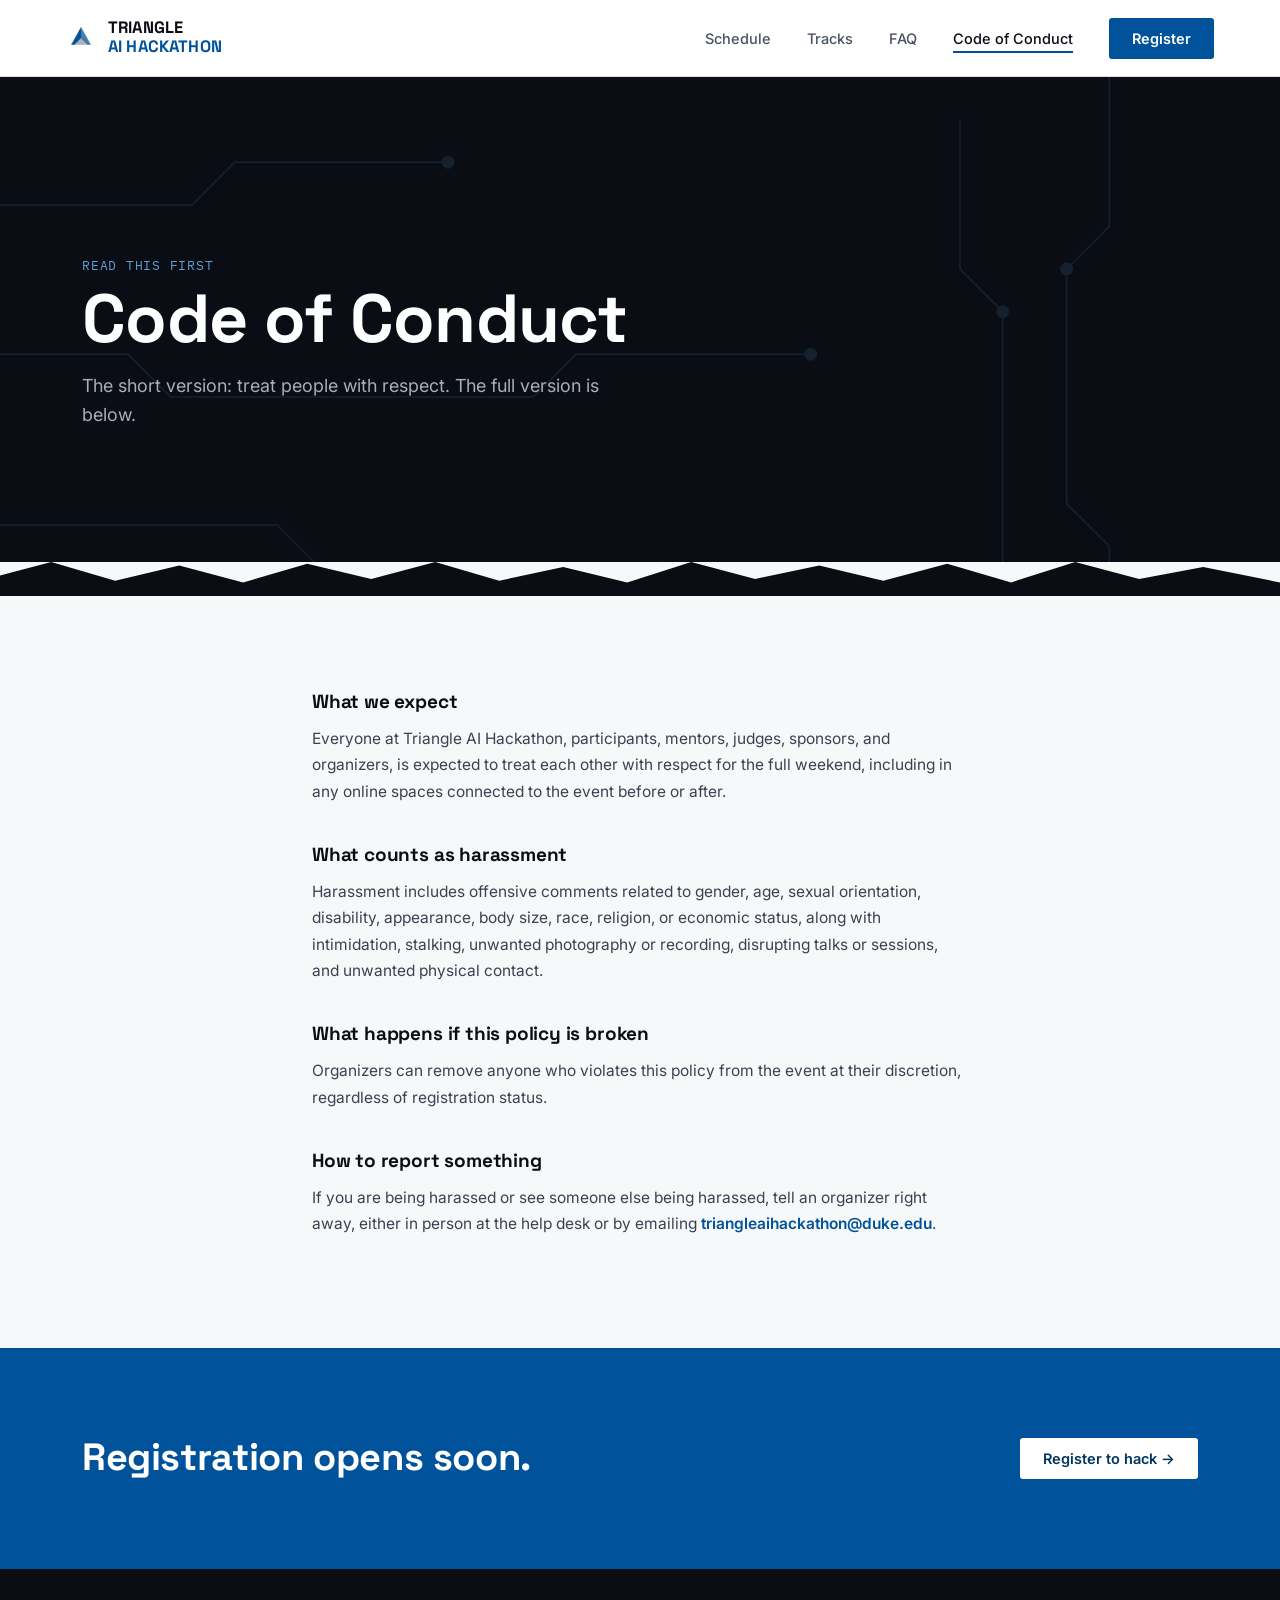
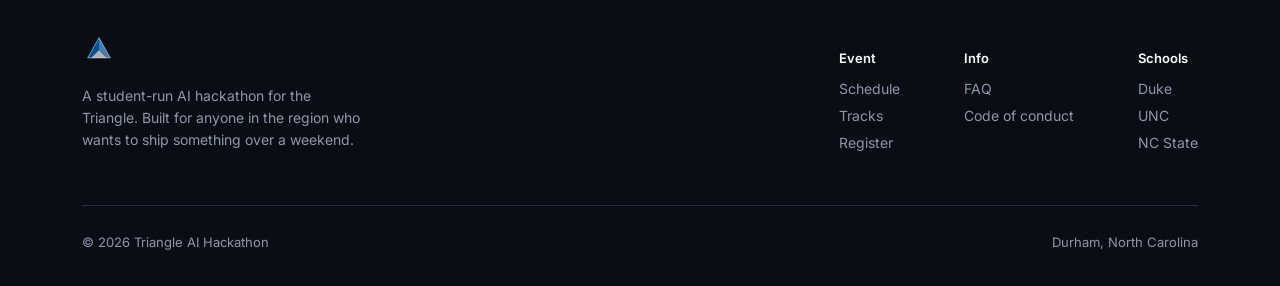
==== code-of-conduct.html @ e86bb7b6 "Remove stray corner-notch clip-path on track cards; drop registration subtitle The .track-card clip-" ====
<!DOCTYPE html>
<html lang="en">
<head>
<meta charset="UTF-8">
<meta name="viewport" content="width=device-width, initial-scale=1.0">
<title>Code of Conduct | Triangle AI Hackathon</title>
<link rel="preconnect" href="https://fonts.googleapis.com">
<link rel="preconnect" href="https://fonts.gstatic.com" crossorigin>
<link href="https://fonts.googleapis.com/css2?family=Space+Grotesk:wght@500;600;700&family=Inter:wght@400;500;600&family=IBM+Plex+Mono:wght@500&display=swap" rel="stylesheet">
<link rel="stylesheet" href="styles.css">
</head>
<body>
<svg id="defs" xmlns="http://www.w3.org/2000/svg">
  <symbol id="mark-icon" viewBox="0 0 300 300">
    <polygon points="150,40 250,220 50,220" fill="#0a0e14"/>
    <polygon points="150,40 150,150 80,220 50,220" fill="#00539b"/>
    <polygon points="150,40 150,150 220,220 250,220" fill="#3e7cb1"/>
    <polygon points="80,220 150,150 220,220" fill="#aab2bd"/>
    <polygon points="150,40 250,220 50,220" fill="none" stroke="#ffffff" stroke-width="4" stroke-linejoin="round"/>
  </symbol>
</svg>

<header>
  <div class="wrap nav">
    <a href="index.html" class="brand">
      <span class="mark"><svg xmlns:xlink="http://www.w3.org/1999/xlink"><use href="#mark-icon" xlink:href="#mark-icon"/></svg></span>
      <span class="brand-text">TRIANGLE<span>AI HACKATHON</span></span>
    </a>
    <nav class="links">
      <a class="nav-link" href="schedule.html">Schedule</a>
      <a class="nav-link" href="tracks.html">Tracks</a>
      <a class="nav-link" href="faq.html">FAQ</a>
      <a class="nav-link current" href="code-of-conduct.html">Code of Conduct</a>
      <a class="btn btn-primary" href="#" title="Qualtrics link goes here once live">Register</a>
    </nav>
  </div>
</header>

<section class="page-header">
  <svg class="hero-circuit" viewBox="0 0 1200 600" preserveAspectRatio="none">
    <g fill="none" stroke="#4e86be" stroke-width="1.4">
      <path d="M0 120 H180 L220 80 H420"/>
      <path d="M0 260 H120 L160 300 H500 L540 260 H760"/>
      <path d="M0 420 H260 L300 460 H620"/>
      <path d="M900 40 V180 L940 220 V520"/>
      <path d="M1040 0 V140 L1000 180 V400 L1040 440 V600"/>
    </g>
    <g fill="#4e86be">
      <circle cx="420" cy="80" r="6"/>
      <circle cx="760" cy="260" r="6"/>
      <circle cx="620" cy="460" r="6"/>
      <circle cx="940" cy="220" r="6"/>
      <circle cx="1000" cy="180" r="6"/>
    </g>
  </svg>
  <div class="wrap on-dark">
    <span class="section-tag">Read this first</span>
    <h1>Code of Conduct</h1>
    <p>The short version: treat people with respect. The full version is below.</p>
  </div>
</section>
<span class="jagged on-ink"></span>

<section class="section">
  <div class="wrap conduct-body">
    <h3>What we expect</h3>
    <p>Everyone at Triangle AI Hackathon, participants, mentors, judges, sponsors, and organizers, is expected to treat each other with respect for the full weekend, including in any online spaces connected to the event before or after.</p>

    <h3>What counts as harassment</h3>
    <p>Harassment includes offensive comments related to gender, age, sexual orientation, disability, appearance, body size, race, religion, or economic status, along with intimidation, stalking, unwanted photography or recording, disrupting talks or sessions, and unwanted physical contact.</p>

    <h3>What happens if this policy is broken</h3>
    <p>Organizers can remove anyone who violates this policy from the event at their discretion, regardless of registration status.</p>

    <h3>How to report something</h3>
    <p>If you are being harassed or see someone else being harassed, tell an organizer right away, either in person at the help desk or by emailing <a class="email" href="mailto:triangleaihackathon@duke.edu">triangleaihackathon@duke.edu</a>.</p>
  </div>
</section>

<section class="cta-band" id="register">
  <div class="wrap cta-inner">
    <div>
      <h2>Registration opens soon.</h2>    </div>
    <a href="#" class="btn btn-on-blue">Register to hack &rarr;</a>
  </div>
</section>

<footer>
  <div class="wrap">
    <div class="foot-top">
      <div class="foot-brand">
        <span class="mark"><svg xmlns:xlink="http://www.w3.org/1999/xlink"><use href="#mark-icon" xlink:href="#mark-icon"/></svg></span>
        <p>A student-run AI hackathon for the Triangle. Built for anyone in the region who wants to ship something over a weekend.</p>
      </div>
      <div class="foot-cols">
        <div class="foot-col">
          <h4>Event</h4>
          <a href="schedule.html">Schedule</a>
          <a href="tracks.html">Tracks</a>
          <a href="#">Register</a>
        </div>
        <div class="foot-col">
          <h4>Info</h4>
          <a href="faq.html">FAQ</a>
          <a href="code-of-conduct.html">Code of conduct</a>
        </div>
        <div class="foot-col">
          <h4>Schools</h4>
          <a href="#">Duke</a>
          <a href="#">UNC</a>
          <a href="#">NC State</a>
        </div>
      </div>
    </div>
    <div class="foot-bottom">
      <span>&copy; 2026 Triangle AI Hackathon</span>
      <span>Durham, North Carolina</span>
    </div>
  </div>
</footer>
</body>
</html>
---- styles.css ----
:root{
  --ink:#0a0e14;
  --ink-soft:#131a24;
  --blue:#00539b;
  --blue-deep:#003561;
  --blue-soft:#5f9fd4;
  --silver:#aab2bd;
  --silver-light:#e9ecf1;
  --paper:#f7f8fa;
  --white:#ffffff;
  --line:#dde1e8;
  --line-dark:#232c3a;
  --display: 'Space Grotesk', sans-serif;
  --body: 'Inter', sans-serif;
  --mono: 'IBM Plex Mono', monospace;
}
*{box-sizing:border-box;}
html{scroll-behavior:smooth;}
body{
  margin:0;
  font-family:var(--body);
  color:var(--ink);
  background:var(--paper);
  -webkit-font-smoothing:antialiased;
}
a{color:inherit;text-decoration:none;}
img,svg{display:block;max-width:100%;}
.wrap{max-width:1180px;margin:0 auto;padding:0 32px;}
h1,h2,h3{font-family:var(--display);margin:0;line-height:1.05;letter-spacing:-0.01em;}
p{margin:0;}
#defs{position:absolute;width:0;height:0;overflow:hidden;}
.mark{display:inline-block;}
.mark svg{width:100%;height:100%;}

/* ---------- NAV ---------- */
header{position:sticky;top:0;z-index:40;background:rgba(255,255,255,0.92);backdrop-filter:blur(10px);border-bottom:1px solid var(--line);}
.nav{display:flex;align-items:center;justify-content:space-between;height:76px;}
.wrap.nav{padding:0 16px;}
.brand{display:flex;align-items:center;gap:12px;}
.brand .mark{width:30px;height:30px;}
.brand-text{font-family:var(--display);font-weight:700;font-size:16.5px;letter-spacing:0.01em;line-height:1.15;}
.brand-text span{display:block;color:var(--blue);}
nav.links{display:flex;align-items:center;gap:36px;}
nav.links a.nav-link{font-size:14.5px;font-weight:500;color:#4a5361;position:relative;padding:4px 0;}
nav.links a.nav-link.current{color:var(--ink);}
nav.links a.nav-link:hover{color:var(--ink);}
nav.links a.nav-link::after{content:"";position:absolute;left:0;right:0;bottom:-2px;height:2px;background:var(--blue);transform:scaleX(0);transform-origin:left;transition:transform .2s ease;}
nav.links a.nav-link:hover::after,nav.links a.nav-link.current::after{transform:scaleX(1);}
.btn{display:inline-flex;align-items:center;gap:8px;font-family:var(--body);font-weight:600;font-size:14.5px;padding:11px 22px;border-radius:3px;border:1.5px solid transparent;cursor:pointer;transition:all .18s ease;}
.btn-primary{background:var(--blue);color:#fff;}
.btn-primary:hover{background:var(--blue-deep);}
.btn-ghost-dark{border-color:rgba(255,255,255,0.35);color:#fff;}
.btn-ghost-dark:hover{border-color:#fff;background:rgba(255,255,255,0.08);}
.btn-ghost-light{border-color:#c9ced7;color:var(--ink);}
.btn-ghost-light:hover{border-color:var(--ink);}
.btn-on-blue{background:#fff;color:var(--blue-deep);}
.btn-on-blue:hover{background:var(--silver-light);}

/* ---------- PAGE HEADER (non-home pages) ---------- */
.page-header{background:var(--ink);color:#fff;padding:180px 0 132px;position:relative;overflow:hidden;}
.page-header .wrap{position:relative;z-index:2;}
.page-header .section-tag{color:var(--blue-soft);}
.page-header h1{font-size:clamp(42px,6vw,68px);color:#fff;}
.page-header p{color:#a7aebb;font-size:18px;max-width:560px;margin-top:18px;line-height:1.6;}

/* ---------- HERO (home only) ---------- */
.hero{position:relative;overflow:hidden;background:var(--ink);color:#fff;padding:132px 0 0;}
.hero-circuit{position:absolute;inset:0;opacity:0.16;pointer-events:none;}
.hero-grid{position:relative;z-index:2;}
.hero-copy{max-width:1000px;}
.hero-eyebrow{font-family:var(--mono);font-size:13px;color:var(--blue-soft);letter-spacing:0.02em;margin-bottom:40px;}
.hero h1{font-size:clamp(48px, 6.4vw, 72px);font-weight:700;color:#fff;margin-top:24px;}
.hero h1 .accent{color:var(--blue-soft);}
.hero-sub{font-size:20px;color:#c3c9d3;max-width:760px;margin-top:24px;line-height:1.55;}
.hero-meta{display:flex;gap:28px;flex-wrap:wrap;margin-top:32px;font-family:var(--mono);font-size:13.5px;color:#8f97a5;}
.hero-meta strong{color:#fff;font-weight:500;}
.hero-actions{display:flex;gap:14px;margin-top:38px;padding-bottom:88px;flex-wrap:wrap;}

.jagged{display:block;width:100%;height:34px;background:var(--paper);clip-path:polygon(0% 100%,0% 40%,4% 0%,9% 55%,14% 10%,19% 60%,24% 5%,29% 50%,34% 0%,39% 55%,44% 15%,49% 60%,54% 0%,59% 50%,64% 10%,69% 55%,74% 5%,79% 60%,84% 0%,89% 50%,94% 15%,100% 60%,100% 100%);}
.jagged.on-ink{background:var(--ink);}

/* ---------- STATS STRIP ---------- */
.stats{background:var(--paper);border-bottom:1px solid var(--line);}
.stats-row{display:grid;grid-template-columns:repeat(4,1fr);padding:52px 0;gap:20px;}
.stat{border-left:1px solid var(--line);padding-left:22px;}
.stat:first-child{border-left:none;padding-left:0;}
.stat .num{font-family:var(--display);font-size:38px;font-weight:700;color:var(--blue);}
.stat .label{font-size:13.5px;color:#5c6472;margin-top:4px;}
.about-line{max-width:760px;font-size:17px;color:#333c48;line-height:1.6;padding:40px 0 40px;}

/* ---------- TEASER LINKS (home) ---------- */
.teasers{background:#fff;padding:96px 0;}
.teaser-grid{display:grid;grid-template-columns:repeat(2,1fr);gap:1px;background:var(--line);border:1px solid var(--line);margin-top:52px;}
.teaser-card{background:#fff;padding:40px;display:flex;flex-direction:column;justify-content:space-between;min-height:220px;transition:background .18s ease;}
.teaser-card:hover{background:var(--paper);}
.teaser-kicker{font-family:var(--mono);font-size:12px;color:var(--blue);text-transform:uppercase;letter-spacing:0.05em;}
.teaser-card h3{font-size:26px;margin-top:12px;}
.teaser-card p.desc{color:#5c6472;font-size:15px;margin-top:10px;line-height:1.55;}
.teaser-go{font-weight:600;font-size:14px;color:var(--blue);margin-top:22px;}

/* ---------- SECTION HEADS ---------- */
.section{padding:96px 0;}
.section-head{display:flex;justify-content:space-between;align-items:flex-end;gap:24px;margin-bottom:52px;flex-wrap:wrap;}
.section-head h2{font-size:clamp(30px,3.6vw,42px);}
.section-head p{color:#5c6472;font-size:15.5px;max-width:380px;line-height:1.55;}
.section-tag{font-family:var(--mono);font-size:12.5px;color:var(--blue);text-transform:uppercase;letter-spacing:0.06em;margin-bottom:10px;display:block;}
.on-dark .section-tag{color:var(--blue-soft);}
.on-dark .section-head p{color:#a7aebb;}

/* ---------- SCHEDULE ---------- */
.schedule{background:#fff;}
.day-tabs{display:flex;gap:8px;margin-bottom:36px;}
.day-tab{font-family:var(--mono);font-size:13px;padding:9px 18px;border:1px solid var(--line);border-radius:3px;color:#5c6472;background:#fff;cursor:pointer;transition:all .15s ease;}
.day-tab:hover{border-color:var(--ink);color:var(--ink);}
.day-tab.active{background:var(--ink);color:#fff;border-color:var(--ink);}
.day-panel{display:none;}
.day-panel.active{display:block;}
.timeline{border-top:1px solid var(--line);}
.t-row{display:grid;grid-template-columns:120px 1fr;gap:24px;padding:22px 0;border-bottom:1px solid var(--line);}
.t-time{font-family:var(--mono);font-size:13.5px;color:var(--blue);padding-top:2px;}
.t-title{font-weight:600;font-size:16px;}
.t-desc{color:#5c6472;font-size:14.5px;margin-top:4px;line-height:1.5;}

/* ---------- TRACKS ---------- */
.tracks{background:#fff;color:var(--ink);}
.track-group-label{display:flex;align-items:center;gap:14px;margin:0 0 24px;}
.track-group-label .n{font-family:var(--mono);font-size:12px;color:var(--blue);text-transform:uppercase;letter-spacing:0.06em;}
.track-group-label .rule{flex:1;height:1px;background:var(--line);}
.track-featured{display:grid;grid-template-columns:repeat(2,1fr);gap:1px;background:var(--line);border:1px solid var(--line);margin-bottom:72px;}
.track-featured .track-card{min-height:260px;padding:44px 38px;}
.track-featured .track-name{font-size:28px;}
.track-featured .track-desc{font-size:15px;max-width:340px;}
.track-card{background:#fff;padding:30px 26px;min-height:190px;display:flex;flex-direction:column;justify-content:space-between;}
.track-card:hover{background:var(--paper);}
.track-icon{width:44px;height:44px;border-radius:10px;background:#eaf1f8;display:flex;align-items:center;justify-content:center;margin-bottom:16px;}
.track-icon svg{width:22px;height:22px;color:var(--blue);}
.track-kind{font-family:var(--mono);font-size:11px;letter-spacing:0.04em;text-transform:uppercase;color:var(--blue);}
.track-name{font-family:var(--display);font-size:20px;font-weight:600;margin-top:14px;color:var(--ink);}
.track-desc{color:#5c6472;font-size:13.5px;line-height:1.55;margin-top:10px;}

/* ---------- FAQ ---------- */
.faq-list{border-top:1px solid var(--line);}
.faq-item{border-bottom:1px solid var(--line);}
.faq-q{width:100%;text-align:left;background:none;border:none;cursor:pointer;padding:24px 0;display:flex;justify-content:space-between;align-items:center;gap:20px;font-family:var(--body);font-weight:600;font-size:16px;color:var(--ink);}
.faq-q .plus{font-family:var(--mono);font-size:18px;color:var(--blue);transition:transform .2s ease;flex:none;}
.faq-item.open .plus{transform:rotate(45deg);}
.faq-a{max-height:0;overflow:hidden;transition:max-height .25s ease;}
.faq-item.open .faq-a{max-height:400px;}
.faq-a-inner{padding:0 0 24px;color:#5c6472;font-size:14.5px;line-height:1.65;max-width:900px;}

/* ---------- INDUSTRY TRACK ACCORDION (reuses .faq-list/.faq-item/.faq-q/.plus/.faq-a) ---------- */
.track-acc-label{display:flex;align-items:center;gap:16px;}
.track-acc-label .track-icon{margin-bottom:0;background:var(--paper);flex:none;}
.track-acc-label .track-icon svg{color:#5c6472;}
.track-acc-name{font-family:var(--display);font-size:17px;font-weight:600;color:var(--ink);}

/* ---------- CODE OF CONDUCT ---------- */
.conduct-body{max-width:720px;}
.conduct-body h3{font-size:19px;margin-top:40px;margin-bottom:14px;}
.conduct-body h3:first-child{margin-top:0;}
.conduct-body p{color:#3a4250;font-size:15.5px;line-height:1.7;margin-bottom:14px;}
.conduct-body a.email{color:var(--blue);font-weight:600;}

/* ---------- CTA BAND ---------- */
.cta-band{background:var(--blue);color:#fff;padding:90px 0;}
.cta-inner{display:flex;justify-content:space-between;align-items:center;gap:32px;flex-wrap:wrap;}
.cta-inner h2{font-size:clamp(28px,3.4vw,38px);max-width:520px;}
.cta-note{font-size:14px;color:#cfe0f0;margin-top:10px;}

/* ---------- FOOTER ---------- */
footer{background:var(--ink);color:#8f97a5;padding:64px 0 36px;}
.foot-top{display:flex;justify-content:space-between;gap:40px;flex-wrap:wrap;padding-bottom:44px;border-bottom:1px solid var(--line-dark);}
.foot-brand .mark{width:34px;height:34px;margin-bottom:14px;}
.foot-brand p{font-size:14px;max-width:280px;line-height:1.6;}
.foot-cols{display:flex;gap:64px;flex-wrap:wrap;}
.foot-col h4{font-family:var(--body);font-size:13px;color:#fff;font-weight:600;margin-bottom:14px;}
.foot-col a{display:block;font-size:14px;color:#8f97a5;margin-bottom:10px;}
.foot-col a:hover{color:#fff;}
.foot-bottom{display:flex;justify-content:space-between;padding-top:28px;font-size:13px;flex-wrap:wrap;gap:10px;}

@media (max-width: 860px){
  nav.links{display:none;}
  .stats-row{grid-template-columns:repeat(2,1fr);}
  .stat:nth-child(3){border-left:none;padding-left:0;}
  .teaser-grid{grid-template-columns:1fr;}
  .track-featured{grid-template-columns:1fr;}
  .t-row{grid-template-columns:1fr;gap:6px;}
  .foot-top{flex-direction:column;}
}
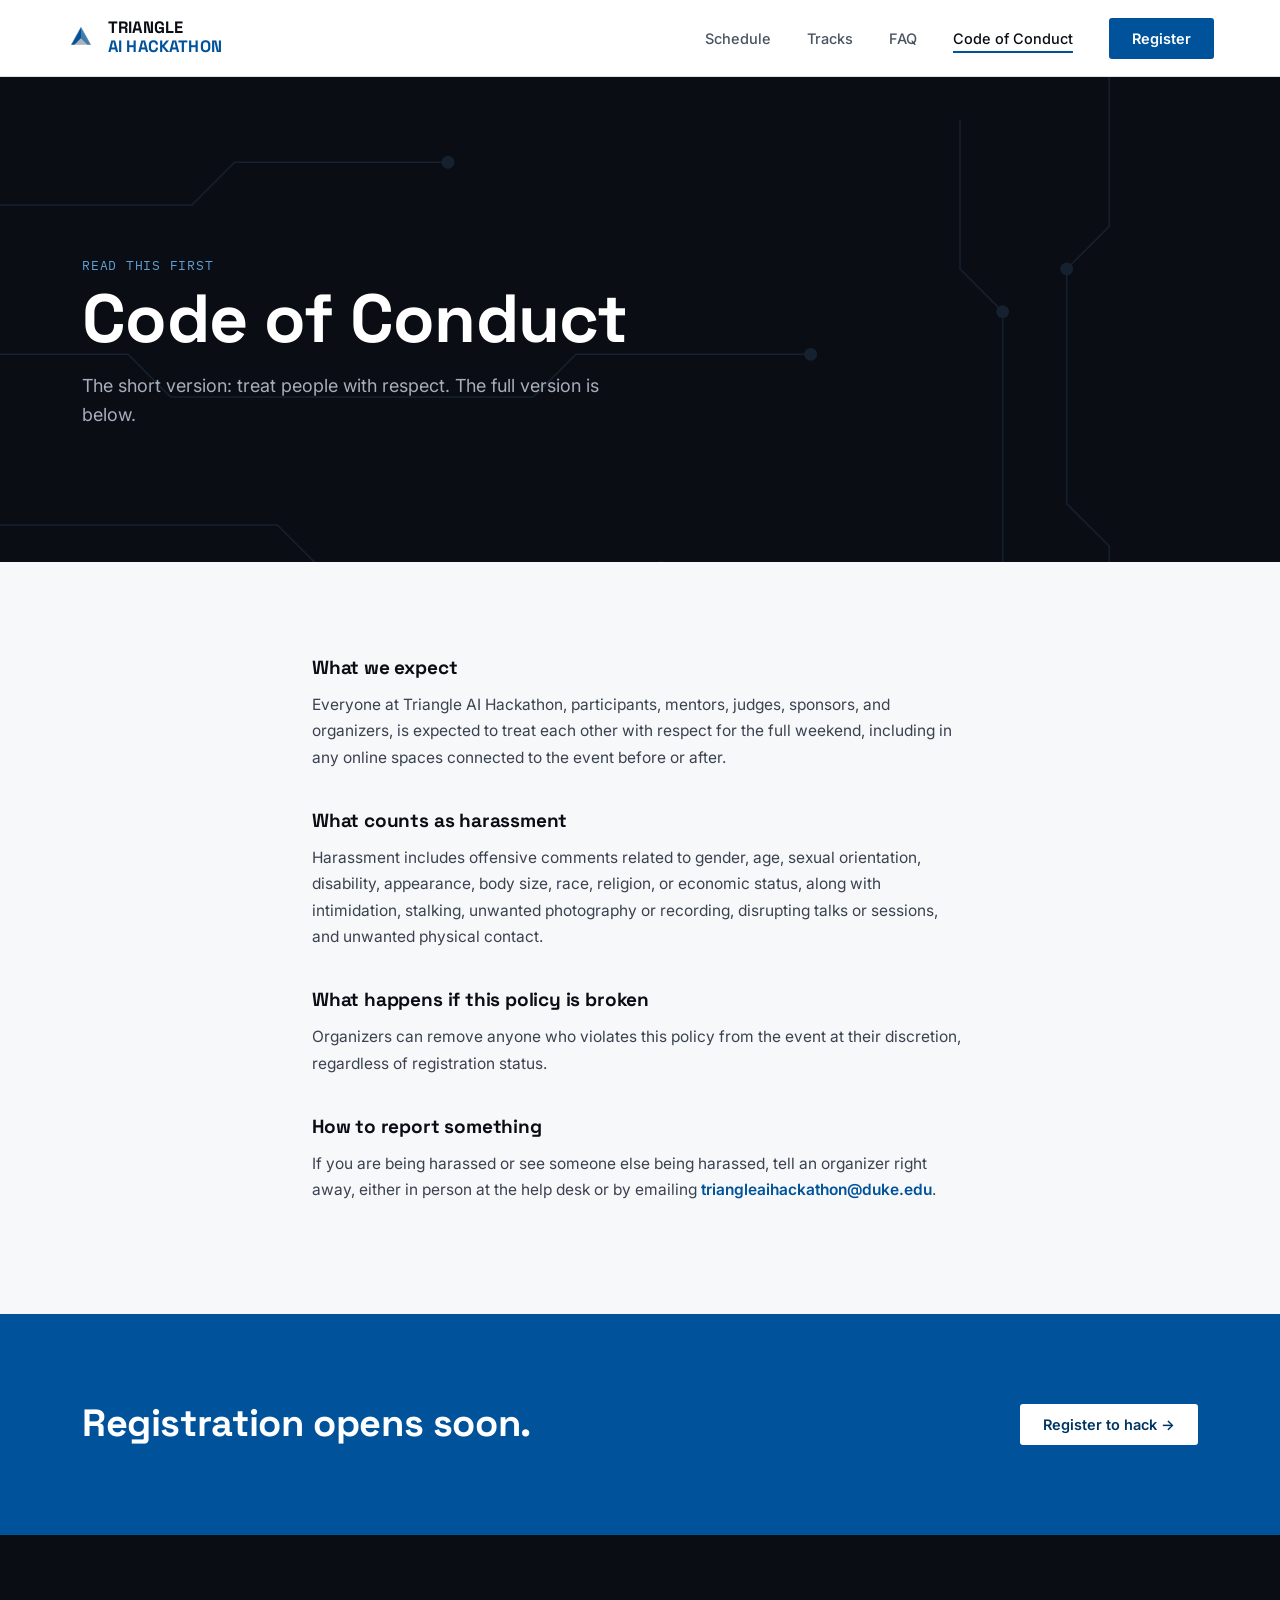
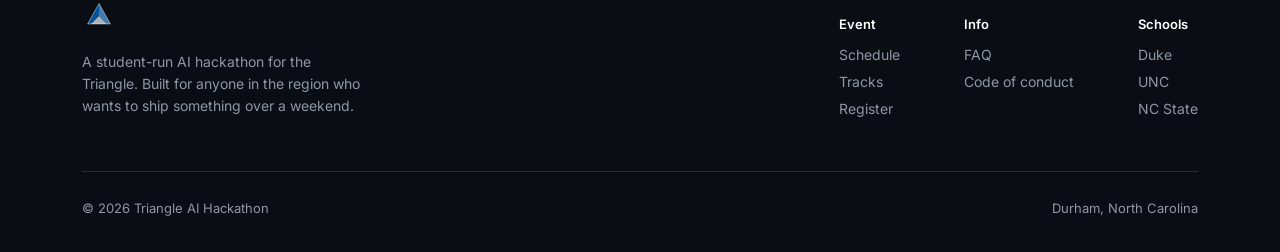
==== commit 9b8759f8: "Remove jagged divider from non-home pages Co-Authored-By: Claude Sonnet 5 <noreply@anthropic.com>" ====
--- a/code-of-conduct.html
+++ b/code-of-conduct.html
@@ -8,6 +8,7 @@
 <link rel="preconnect" href="https://fonts.gstatic.com" crossorigin>
 <link href="https://fonts.googleapis.com/css2?family=Space+Grotesk:wght@500;600;700&family=Inter:wght@400;500;600&family=IBM+Plex+Mono:wght@500&display=swap" rel="stylesheet">
 <link rel="stylesheet" href="styles.css">
+<link rel="icon" type="image/svg+xml" href="favicon.svg">
 </head>
 <body>
 <svg id="defs" xmlns="http://www.w3.org/2000/svg">
@@ -59,8 +60,6 @@
     <p>The short version: treat people with respect. The full version is below.</p>
   </div>
 </section>
-<span class="jagged on-ink"></span>
-
 <section class="section">
   <div class="wrap conduct-body">
     <h3>What we expect</h3>
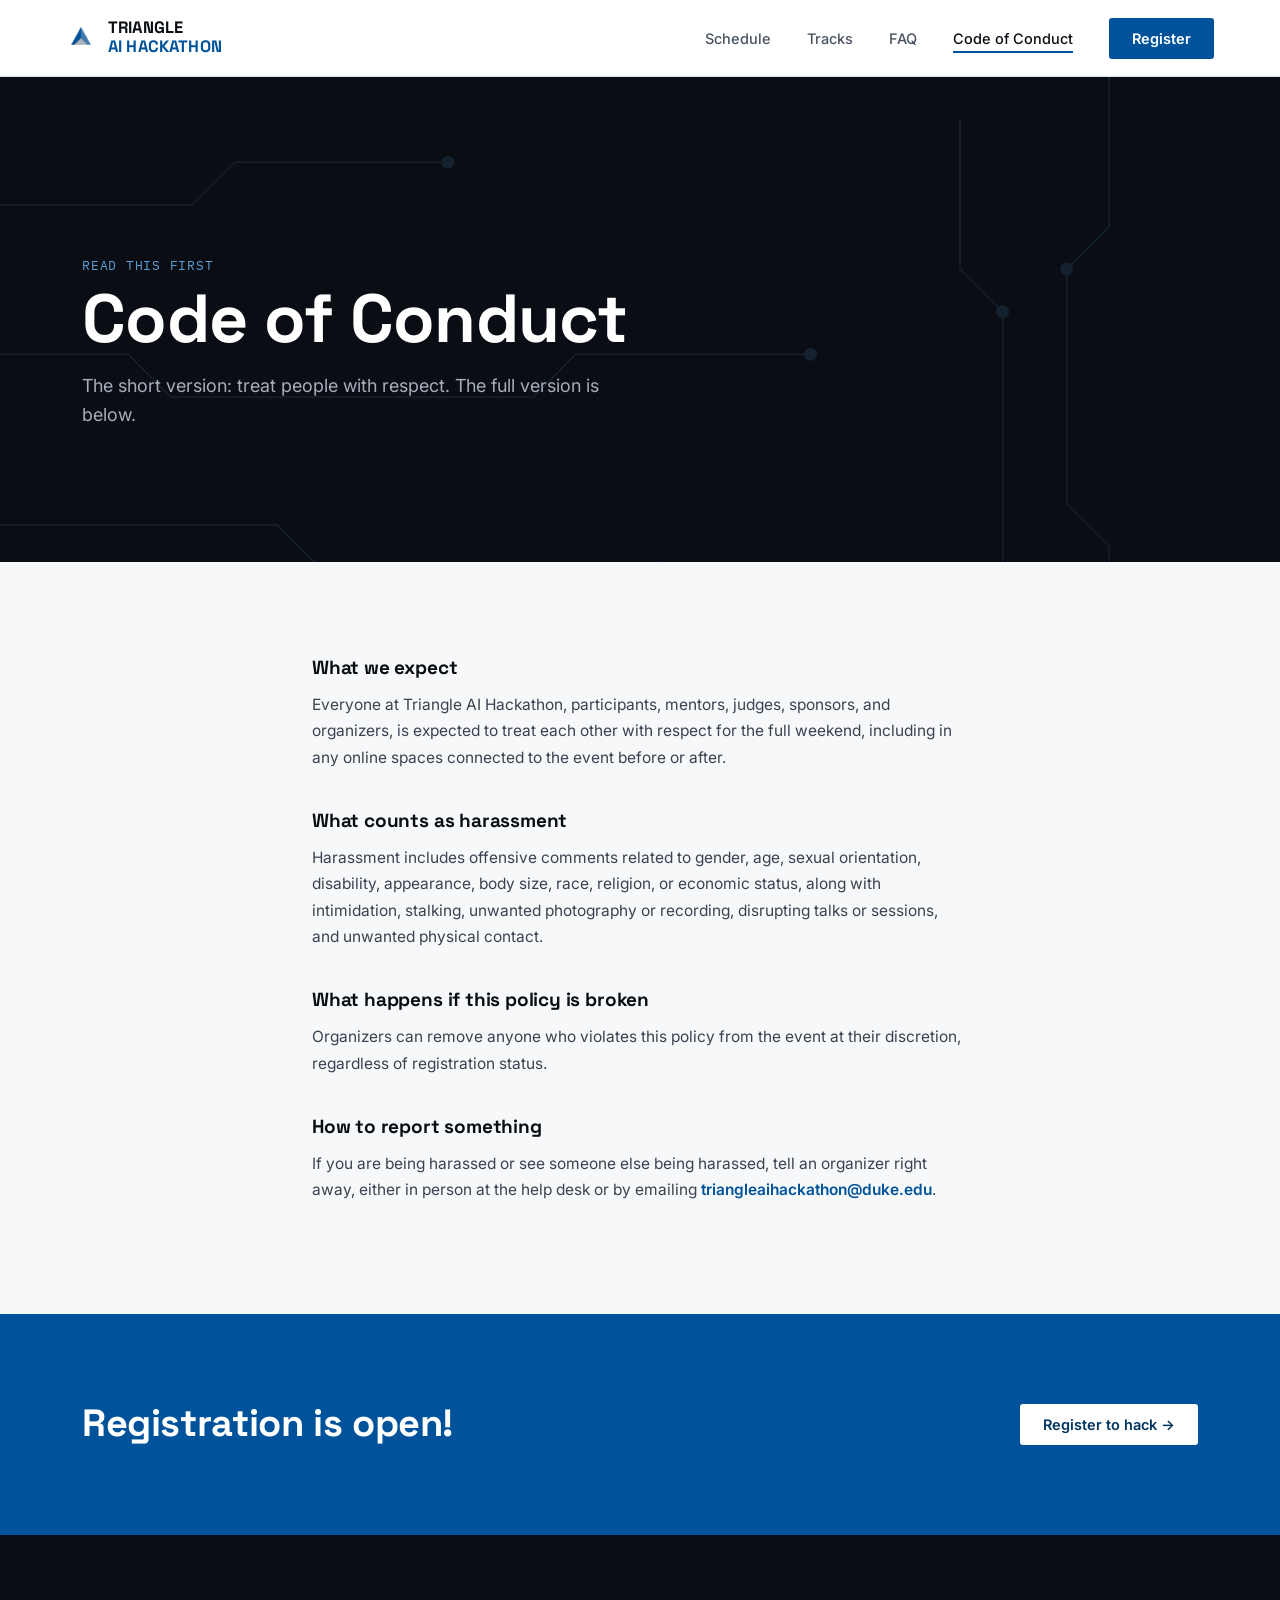
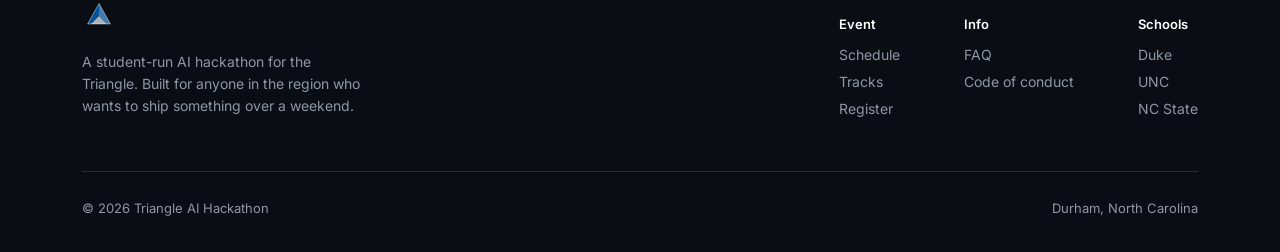
==== commit 680e2702: "registration line" ====
--- a/code-of-conduct.html
+++ b/code-of-conduct.html
@@ -3,7 +3,7 @@
 <head>
 <meta charset="UTF-8">
 <meta name="viewport" content="width=device-width, initial-scale=1.0">
-<title>Code of Conduct | Triangle AI Hackathon</title>
+<title>Code of Conduct</title>
 <link rel="preconnect" href="https://fonts.googleapis.com">
 <link rel="preconnect" href="https://fonts.gstatic.com" crossorigin>
 <link href="https://fonts.googleapis.com/css2?family=Space+Grotesk:wght@500;600;700&family=Inter:wght@400;500;600&family=IBM+Plex+Mono:wght@500&display=swap" rel="stylesheet">
@@ -32,7 +32,7 @@
       <a class="nav-link" href="tracks.html">Tracks</a>
       <a class="nav-link" href="faq.html">FAQ</a>
       <a class="nav-link current" href="code-of-conduct.html">Code of Conduct</a>
-      <a class="btn btn-primary" href="#" title="Qualtrics link goes here once live">Register</a>
+      <a class="btn btn-primary" href="https://duke.qualtrics.com/jfe/form/SV_09btZzl4Cdpi0Ae" target="_blank" rel="noopener">Register</a>
     </nav>
   </div>
 </header>
@@ -79,8 +79,8 @@
 <section class="cta-band" id="register">
   <div class="wrap cta-inner">
     <div>
-      <h2>Registration opens soon.</h2>    </div>
-    <a href="#" class="btn btn-on-blue">Register to hack &rarr;</a>
+      <h2>Registration is open!</h2>    </div>
+    <a href="https://duke.qualtrics.com/jfe/form/SV_09btZzl4Cdpi0Ae" target="_blank" rel="noopener" class="btn btn-on-blue">Register to hack &rarr;</a>
   </div>
 </section>
 
@@ -96,7 +96,7 @@
           <h4>Event</h4>
           <a href="schedule.html">Schedule</a>
           <a href="tracks.html">Tracks</a>
-          <a href="#">Register</a>
+          <a href="https://duke.qualtrics.com/jfe/form/SV_09btZzl4Cdpi0Ae" target="_blank" rel="noopener">Register</a>
         </div>
         <div class="foot-col">
           <h4>Info</h4>
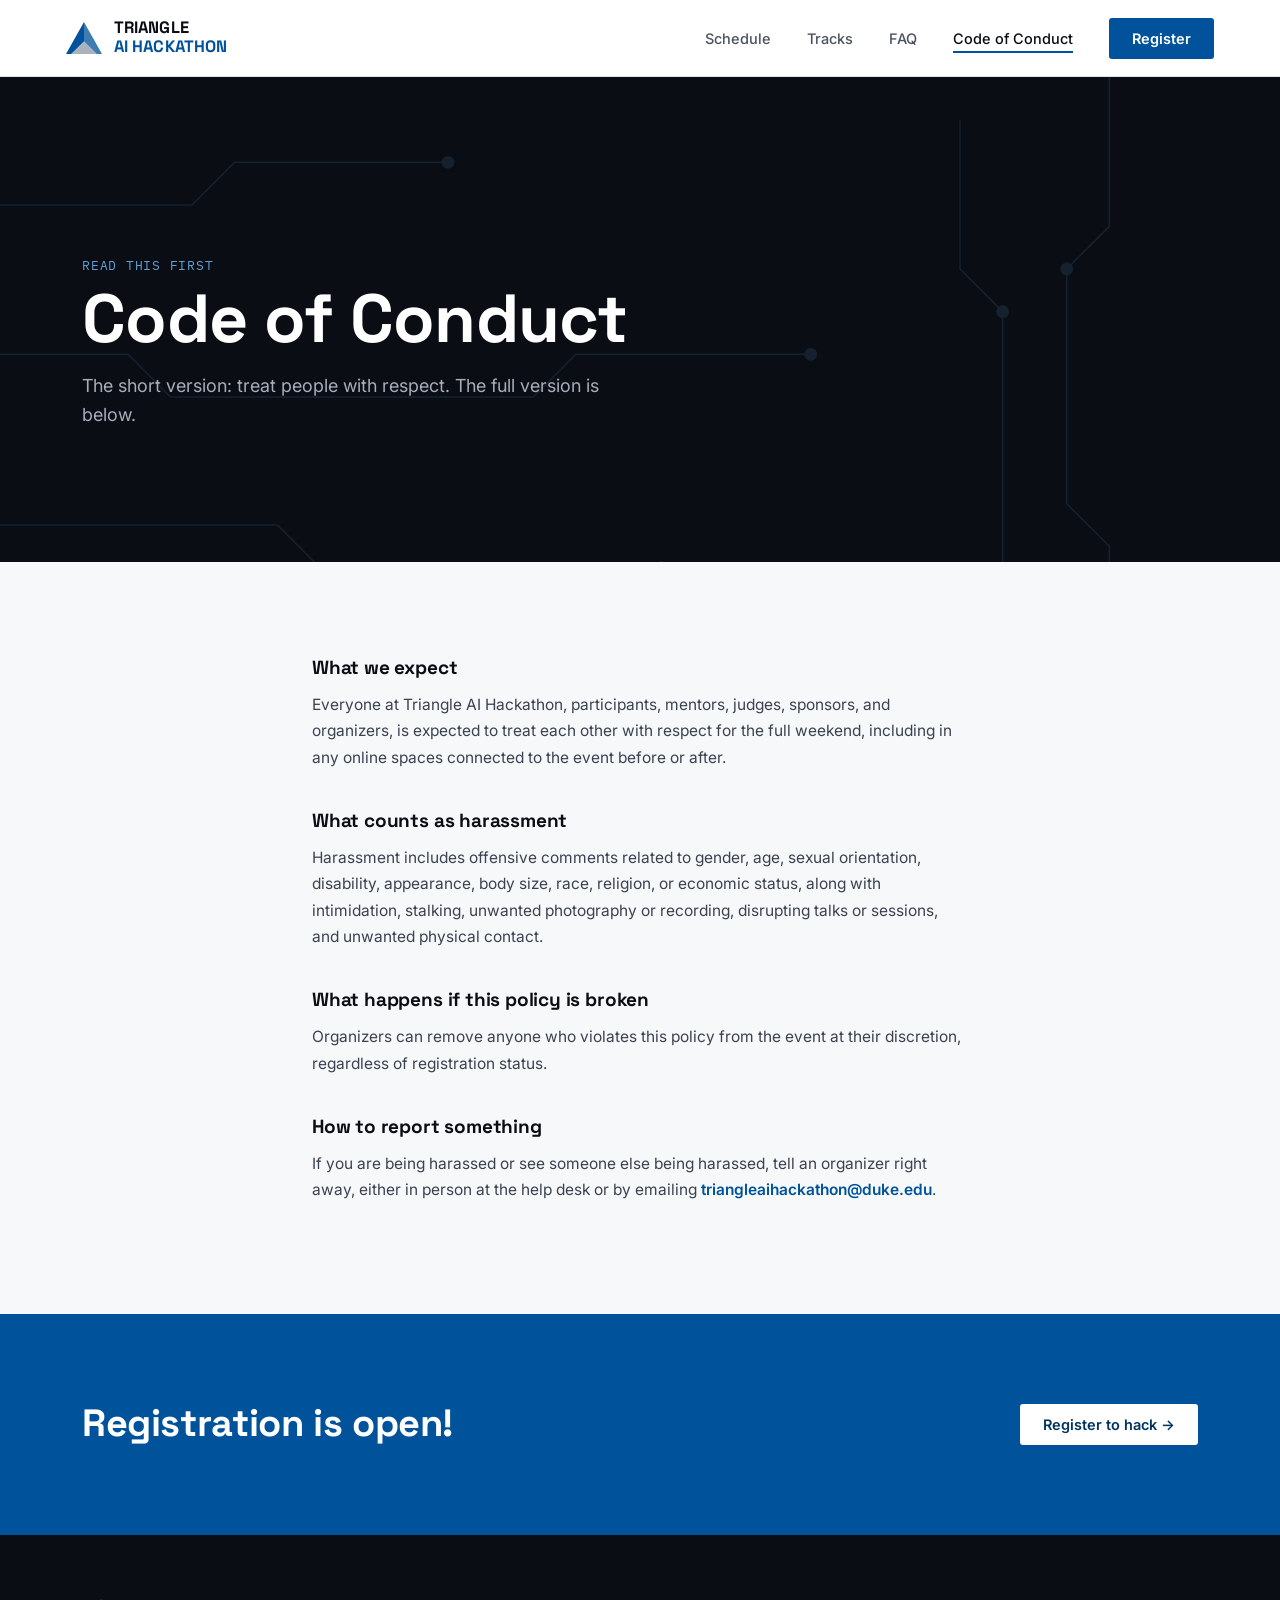
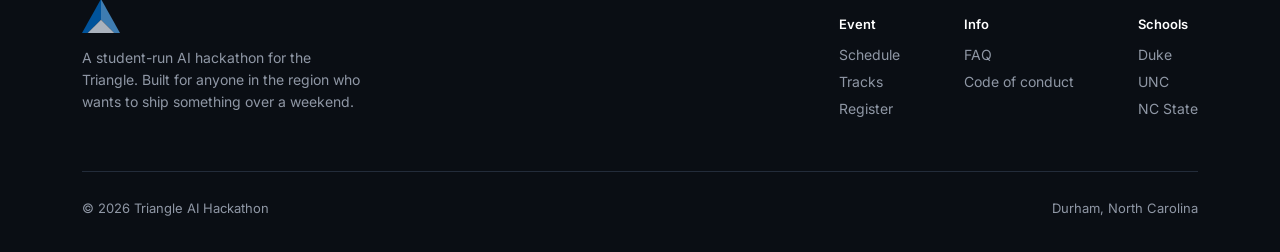
==== commit 29e6e309: "smaller updates" ====
--- a/code-of-conduct.html
+++ b/code-of-conduct.html
@@ -8,23 +8,13 @@
 <link rel="preconnect" href="https://fonts.gstatic.com" crossorigin>
 <link href="https://fonts.googleapis.com/css2?family=Space+Grotesk:wght@500;600;700&family=Inter:wght@400;500;600&family=IBM+Plex+Mono:wght@500&display=swap" rel="stylesheet">
 <link rel="stylesheet" href="styles.css">
-<link rel="icon" type="image/svg+xml" href="favicon.svg">
+<link rel="icon" type="image/svg+xml" href="logo/logo-mark-tight.svg">
 </head>
 <body>
-<svg id="defs" xmlns="http://www.w3.org/2000/svg">
-  <symbol id="mark-icon" viewBox="0 0 300 300">
-    <polygon points="150,40 250,220 50,220" fill="#0a0e14"/>
-    <polygon points="150,40 150,150 80,220 50,220" fill="#00539b"/>
-    <polygon points="150,40 150,150 220,220 250,220" fill="#3e7cb1"/>
-    <polygon points="80,220 150,150 220,220" fill="#aab2bd"/>
-    <polygon points="150,40 250,220 50,220" fill="none" stroke="#ffffff" stroke-width="4" stroke-linejoin="round"/>
-  </symbol>
-</svg>
-
 <header>
   <div class="wrap nav">
     <a href="index.html" class="brand">
-      <span class="mark"><svg xmlns:xlink="http://www.w3.org/1999/xlink"><use href="#mark-icon" xlink:href="#mark-icon"/></svg></span>
+      <img class="mark" src="logo/logo-mark-tight.svg" alt="">
       <span class="brand-text">TRIANGLE<span>AI HACKATHON</span></span>
     </a>
     <nav class="links">
@@ -88,7 +78,7 @@
   <div class="wrap">
     <div class="foot-top">
       <div class="foot-brand">
-        <span class="mark"><svg xmlns:xlink="http://www.w3.org/1999/xlink"><use href="#mark-icon" xlink:href="#mark-icon"/></svg></span>
+        <img class="mark" src="logo/logo-mark-tight.svg" alt="">
         <p>A student-run AI hackathon for the Triangle. Built for anyone in the region who wants to ship something over a weekend.</p>
       </div>
       <div class="foot-cols">
--- a/styles.css
+++ b/styles.css
@@ -28,16 +28,14 @@
 .wrap{max-width:1180px;margin:0 auto;padding:0 32px;}
 h1,h2,h3{font-family:var(--display);margin:0;line-height:1.05;letter-spacing:-0.01em;}
 p{margin:0;}
-#defs{position:absolute;width:0;height:0;overflow:hidden;}
-.mark{display:inline-block;}
-.mark svg{width:100%;height:100%;}
+.mark{display:block;}
 
 /* ---------- NAV ---------- */
 header{position:sticky;top:0;z-index:40;background:rgba(255,255,255,0.92);backdrop-filter:blur(10px);border-bottom:1px solid var(--line);}
 .nav{display:flex;align-items:center;justify-content:space-between;height:76px;}
 .wrap.nav{padding:0 16px;}
 .brand{display:flex;align-items:center;gap:12px;}
-.brand .mark{width:30px;height:30px;}
+.brand .mark{height:32px;width:auto;}
 .brand-text{font-family:var(--display);font-weight:700;font-size:16.5px;letter-spacing:0.01em;line-height:1.15;}
 .brand-text span{display:block;color:var(--blue);}
 nav.links{display:flex;align-items:center;gap:36px;}
@@ -127,9 +125,10 @@
 .track-group-label .n{font-family:var(--mono);font-size:12px;color:var(--blue);text-transform:uppercase;letter-spacing:0.06em;}
 .track-group-label .rule{flex:1;height:1px;background:var(--line);}
 .track-featured{display:grid;grid-template-columns:repeat(2,1fr);gap:1px;background:var(--line);border:1px solid var(--line);margin-bottom:72px;}
-.track-featured .track-card{min-height:260px;padding:44px 38px;}
+.track-featured .track-card{min-height:260px;padding:44px 38px;justify-content:flex-start;}
 .track-featured .track-name{font-size:28px;}
 .track-featured .track-desc{font-size:15px;max-width:340px;}
+.track-featured.industry{margin-bottom:0;}
 .track-card{background:#fff;padding:30px 26px;min-height:190px;display:flex;flex-direction:column;justify-content:space-between;}
 .track-card:hover{background:var(--paper);}
 .track-icon{width:44px;height:44px;border-radius:10px;background:#eaf1f8;display:flex;align-items:center;justify-content:center;margin-bottom:16px;}
@@ -148,11 +147,6 @@
 .faq-item.open .faq-a{max-height:400px;}
 .faq-a-inner{padding:0 0 24px;color:#5c6472;font-size:14.5px;line-height:1.65;max-width:900px;}
 
-/* ---------- INDUSTRY TRACK ACCORDION (reuses .faq-list/.faq-item/.faq-q/.plus/.faq-a) ---------- */
-.track-acc-label{display:flex;align-items:center;gap:16px;}
-.track-acc-label .track-icon{margin-bottom:0;background:var(--paper);flex:none;}
-.track-acc-label .track-icon svg{color:#5c6472;}
-.track-acc-name{font-family:var(--display);font-size:17px;font-weight:600;color:var(--ink);}
 
 /* ---------- CODE OF CONDUCT ---------- */
 .conduct-body{max-width:720px;}
@@ -170,7 +164,7 @@
 /* ---------- FOOTER ---------- */
 footer{background:var(--ink);color:#8f97a5;padding:64px 0 36px;}
 .foot-top{display:flex;justify-content:space-between;gap:40px;flex-wrap:wrap;padding-bottom:44px;border-bottom:1px solid var(--line-dark);}
-.foot-brand .mark{width:34px;height:34px;margin-bottom:14px;}
+.foot-brand .mark{height:34px;width:auto;margin-bottom:14px;}
 .foot-brand p{font-size:14px;max-width:280px;line-height:1.6;}
 .foot-cols{display:flex;gap:64px;flex-wrap:wrap;}
 .foot-col h4{font-family:var(--body);font-size:13px;color:#fff;font-weight:600;margin-bottom:14px;}
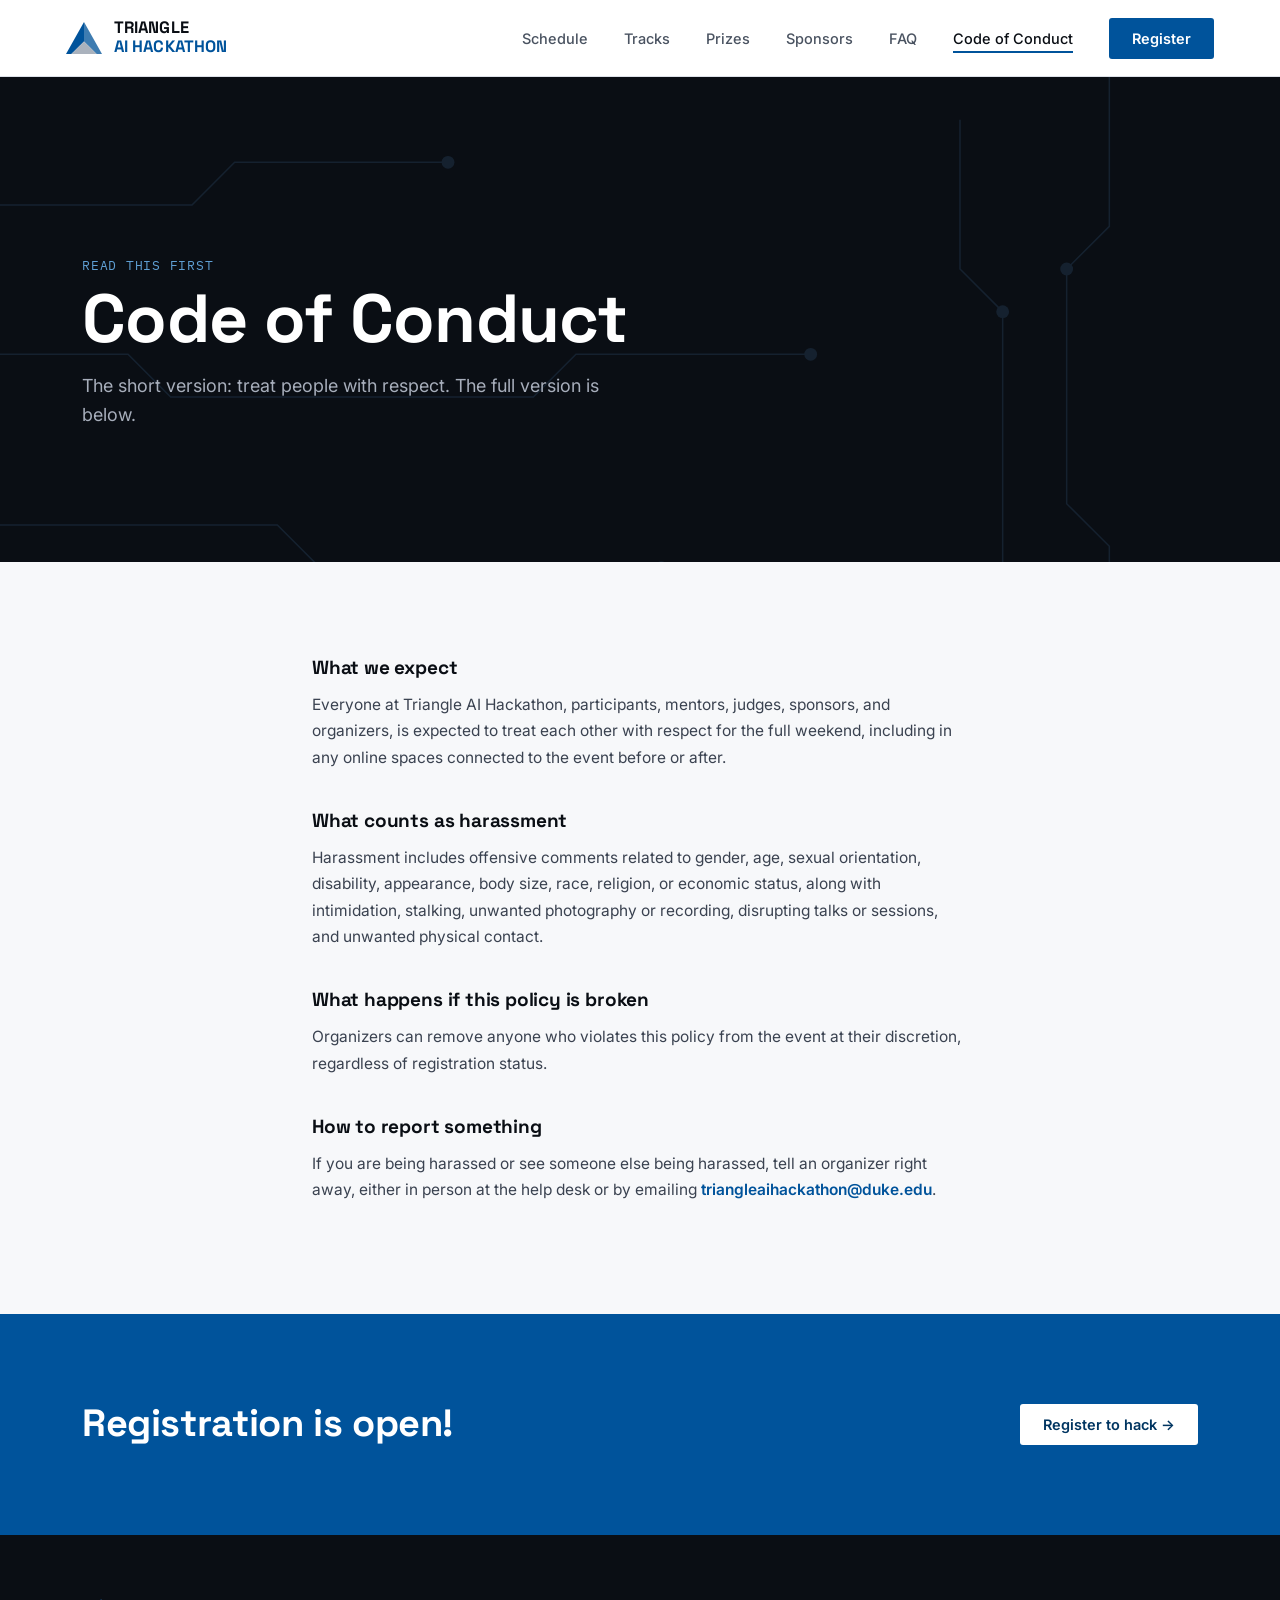
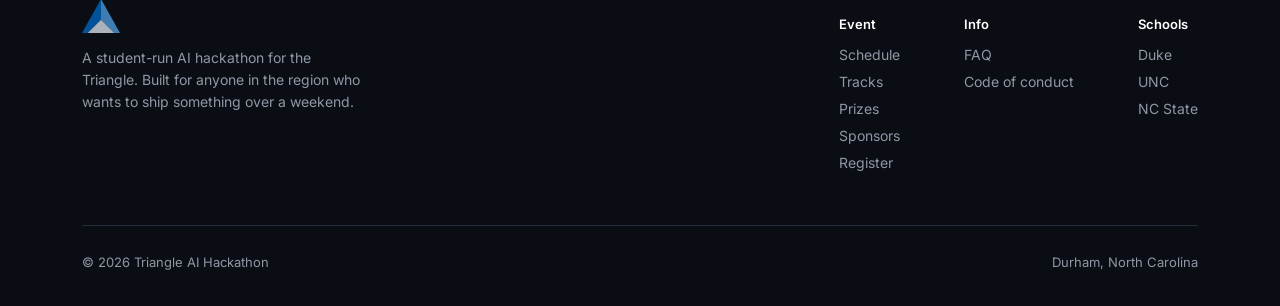
==== commit ca23fc5d: "added Prizes and Sponsors pages" ====
--- a/code-of-conduct.html
+++ b/code-of-conduct.html
@@ -20,6 +20,8 @@
     <nav class="links">
       <a class="nav-link" href="schedule.html">Schedule</a>
       <a class="nav-link" href="tracks.html">Tracks</a>
+      <a class="nav-link" href="prizes.html">Prizes</a>
+      <a class="nav-link" href="sponsors.html">Sponsors</a>
       <a class="nav-link" href="faq.html">FAQ</a>
       <a class="nav-link current" href="code-of-conduct.html">Code of Conduct</a>
       <a class="btn btn-primary" href="https://duke.qualtrics.com/jfe/form/SV_09btZzl4Cdpi0Ae" target="_blank" rel="noopener">Register</a>
@@ -86,6 +88,8 @@
           <h4>Event</h4>
           <a href="schedule.html">Schedule</a>
           <a href="tracks.html">Tracks</a>
+          <a href="prizes.html">Prizes</a>
+          <a href="sponsors.html">Sponsors</a>
           <a href="https://duke.qualtrics.com/jfe/form/SV_09btZzl4Cdpi0Ae" target="_blank" rel="noopener">Register</a>
         </div>
         <div class="foot-col">
--- a/styles.css
+++ b/styles.css
@@ -137,6 +137,29 @@
 .track-name{font-family:var(--display);font-size:20px;font-weight:600;margin-top:14px;color:var(--ink);}
 .track-desc{color:#5c6472;font-size:13.5px;line-height:1.55;margin-top:10px;}
 
+/* ---------- PRIZES ---------- */
+.prizes{background:#fff;}
+.prize-grid{display:grid;gap:20px;}
+.prize-grid.places{grid-template-columns:repeat(3,1fr);margin-bottom:72px;}
+.prize-grid.tracks{grid-template-columns:repeat(2,1fr);}
+.prize-card{background:#fff;border:1px solid var(--line);padding:44px 38px;min-height:240px;display:flex;flex-direction:column;}
+.prize-card:hover{background:var(--paper);}
+.prize-place{font-family:var(--mono);font-weight:700;font-size:12px;letter-spacing:0.04em;text-transform:uppercase;color:var(--blue);}
+.prize-amount{font-family:var(--display);font-size:28px;font-weight:600;margin-top:16px;line-height:1.15;color:var(--ink);}
+.prize-detail{color:#5c6472;font-size:15px;line-height:1.55;margin-top:10px;}
+.prize-sponsor{color:#5c6472;font-size:14.5px;line-height:1.5;margin-top:14px;}
+.prize-card > .prize-sponsor:last-child{margin-top:auto;padding-top:28px;}
+.prize-also{margin-top:28px;padding-top:28px;border-top:1px solid var(--line);}
+.prize-sponsor a{color:var(--blue);font-weight:600;}
+.prize-sponsor a:hover{text-decoration:underline;}
+
+/* ---------- SPONSORS ---------- */
+.sponsors{background:#fff;}
+.sponsor-grid{display:grid;grid-template-columns:repeat(3,1fr);gap:20px;}
+.sponsor-card{background:#fff;border:1px solid var(--line);min-height:180px;display:flex;align-items:center;justify-content:center;padding:36px 32px;}
+.sponsor-card:hover{background:var(--paper);}
+.sponsor-card img{width:100%;height:84px;object-fit:contain;}
+
 /* ---------- FAQ ---------- */
 .faq-list{border-top:1px solid var(--line);}
 .faq-item{border-bottom:1px solid var(--line);}
@@ -178,6 +201,7 @@
   .stat:nth-child(3){border-left:none;padding-left:0;}
   .teaser-grid{grid-template-columns:1fr;}
   .track-featured{grid-template-columns:1fr;}
+  .prize-grid.places,.prize-grid.tracks,.sponsor-grid{grid-template-columns:1fr;}
   .t-row{grid-template-columns:1fr;gap:6px;}
   .foot-top{flex-direction:column;}
 }
